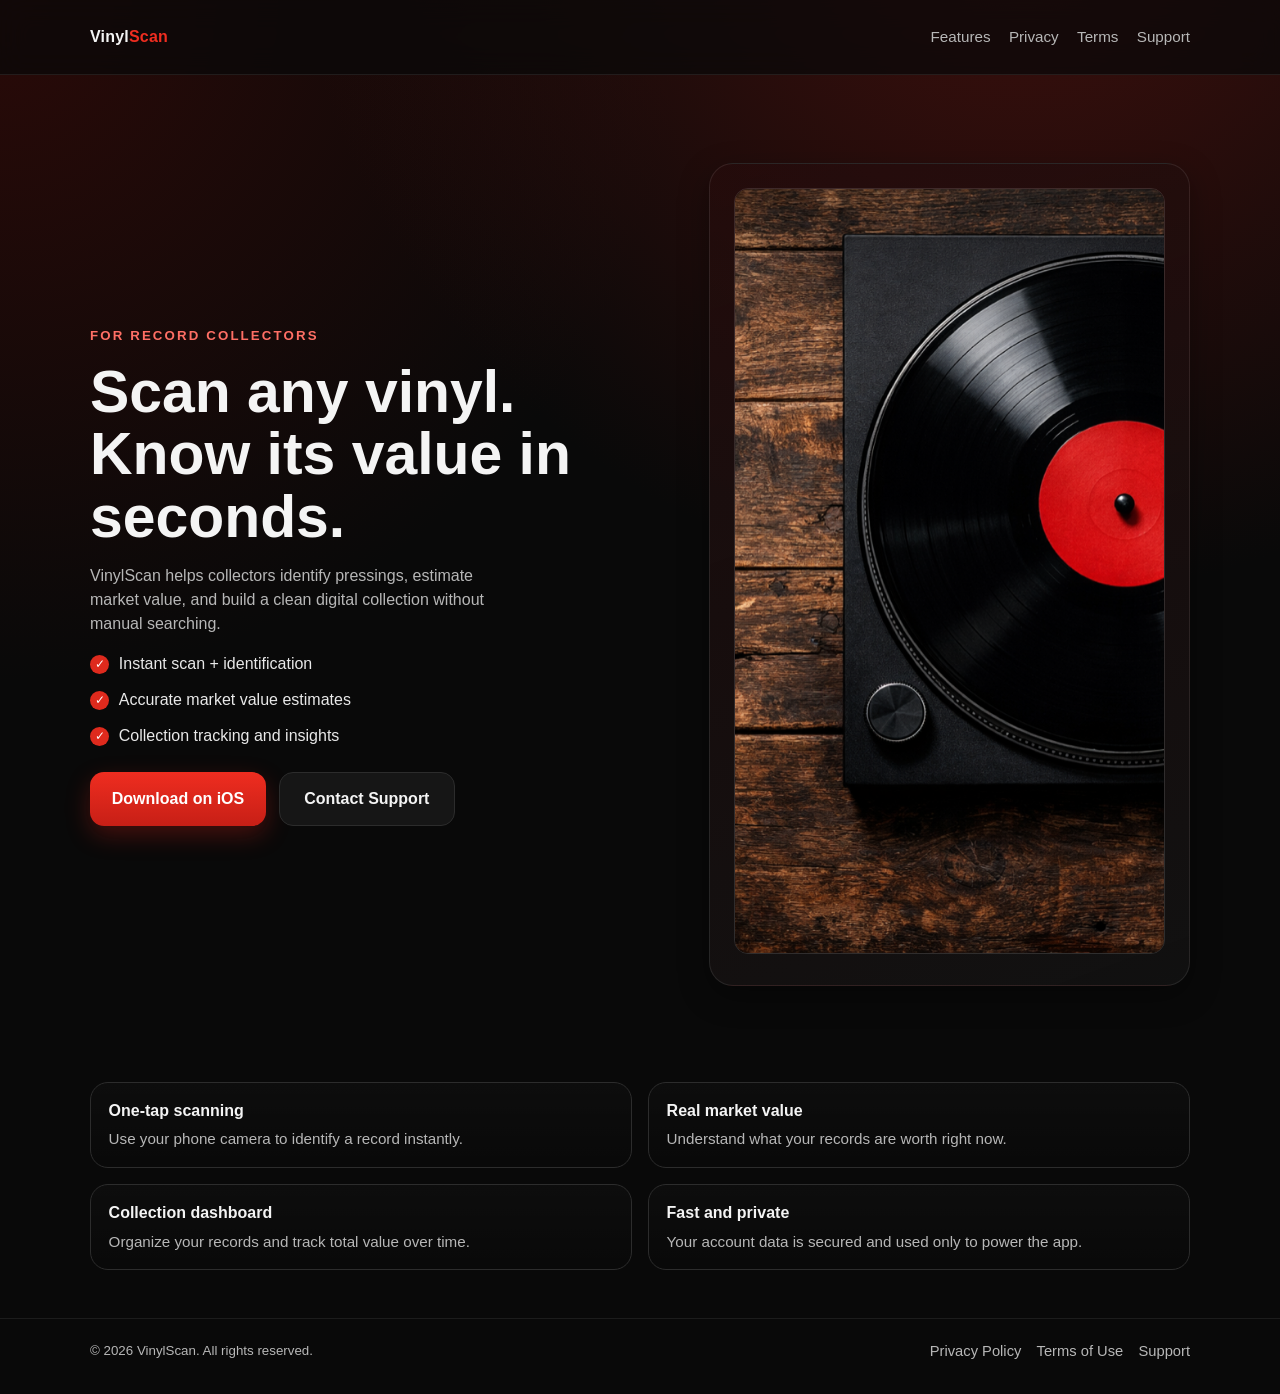
==== index.html @ 15a9040d "Convert repo to website-only marketing site" ====
<!doctype html>
<html lang="en-GB">
  <head>
    <meta charset="UTF-8" />
    <meta name="viewport" content="width=device-width, initial-scale=1" />
    <title>VinylScan | Instantly identify and value any record</title>
    <meta
      name="description"
      content="Scan vinyl records in seconds, identify pressings, and track collection value with VinylScan."
    />
    <link rel="stylesheet" href="/styles.css" />
  </head>
  <body>
    <header class="site-header">
      <div class="container">
        <a class="brand" href="/">Vinyl<span>Scan</span></a>
        <nav class="nav" aria-label="Primary">
          <a href="#features">Features</a>
          <a href="/privacy.html">Privacy</a>
          <a href="/terms.html">Terms</a>
          <a href="/support.html">Support</a>
        </nav>
      </div>
    </header>

    <main>
      <section class="hero">
        <div class="container hero-wrap">
          <div>
            <span class="kicker">For record collectors</span>
            <h1>Scan any vinyl. Know its value in seconds.</h1>
            <p>
              VinylScan helps collectors identify pressings, estimate market value, and build a clean digital collection without manual searching.
            </p>
            <ul class="checklist">
              <li><span class="check">✓</span> Instant scan + identification</li>
              <li><span class="check">✓</span> Accurate market value estimates</li>
              <li><span class="check">✓</span> Collection tracking and insights</li>
            </ul>
            <div class="cta-row">
              <a class="btn btn-primary" href="https://apps.apple.com" target="_blank" rel="noreferrer">Download on iOS</a>
              <a class="btn btn-secondary" href="mailto:support@vinylscanapp.com">Contact Support</a>
            </div>
          </div>
          <aside class="hero-card">
            <img class="mock" src="app-preview.png" alt="VinylScan app preview" />
          </aside>
        </div>
      </section>

      <section class="section" id="features">
        <div class="container">
          <div class="grid-points">
            <article class="point">
              <h3>One-tap scanning</h3>
              <p>Use your phone camera to identify a record instantly.</p>
            </article>
            <article class="point">
              <h3>Real market value</h3>
              <p>Understand what your records are worth right now.</p>
            </article>
            <article class="point">
              <h3>Collection dashboard</h3>
              <p>Organize your records and track total value over time.</p>
            </article>
            <article class="point">
              <h3>Fast and private</h3>
              <p>Your account data is secured and used only to power the app.</p>
            </article>
          </div>
        </div>
      </section>
    </main>

    <footer class="site-footer">
      <div class="container">
        <small>© <span id="year"></span> VinylScan. All rights reserved.</small>
        <div class="footer-links">
          <a href="/privacy.html">Privacy Policy</a>
          <a href="/terms.html">Terms of Use</a>
          <a href="/support.html">Support</a>
        </div>
      </div>
    </footer>

    <script>
      document.getElementById("year").textContent = new Date().getFullYear();
    </script>
  </body>
</html>
---- styles.css ----
:root {
  --bg: #090909;
  --bg-soft: #121212;
  --panel: #161616;
  --panel-2: #1d1d1d;
  --text: #f4f4f4;
  --muted: #b7b7b7;
  --accent: #c71f16;
  --accent-strong: #ef2d20;
  --line: #2c2c2c;
  --ok: #de2a1d;
  --radius: 18px;
  --shadow: 0 10px 30px rgba(0, 0, 0, 0.35);
}

* {
  box-sizing: border-box;
}

html,
body {
  margin: 0;
  padding: 0;
}

body {
  background: radial-gradient(circle at 80% -10%, #42100d 0%, transparent 40%),
    radial-gradient(circle at 0% 0%, #2a0a08 0%, transparent 36%),
    var(--bg);
  color: var(--text);
  font-family: "Avenir Next", "Segoe UI", -apple-system, BlinkMacSystemFont, "Helvetica Neue", sans-serif;
  line-height: 1.5;
}

a {
  color: inherit;
  text-decoration: none;
}

.container {
  width: min(1100px, calc(100% - 2.5rem));
  margin: 0 auto;
}

.site-header {
  position: sticky;
  top: 0;
  z-index: 10;
  backdrop-filter: blur(14px);
  background: rgba(9, 9, 9, 0.72);
  border-bottom: 1px solid rgba(255, 255, 255, 0.08);
}

.site-header .container {
  display: flex;
  justify-content: space-between;
  align-items: center;
  min-height: 74px;
}

.brand {
  font-weight: 700;
  letter-spacing: 0.2px;
}

.brand span {
  color: var(--accent-strong);
}

.nav {
  display: flex;
  gap: 1.15rem;
  font-size: 0.95rem;
  color: var(--muted);
}

.nav a:hover,
.nav a:focus-visible {
  color: var(--text);
}

.hero {
  padding: 5.5rem 0 3rem;
}

.hero-wrap {
  display: grid;
  gap: 2rem;
  grid-template-columns: 1.1fr 0.9fr;
  align-items: center;
}

.hero h1 {
  font-size: clamp(2rem, 4.6vw, 3.9rem);
  line-height: 1.06;
  margin: 0 0 1rem;
}

.hero p {
  color: var(--muted);
  max-width: 48ch;
  margin: 0;
}

.kicker {
  display: inline-block;
  margin-bottom: 0.95rem;
  color: #ff6f65;
  font-size: 0.83rem;
  text-transform: uppercase;
  letter-spacing: 0.16em;
  font-weight: 700;
}

.hero-card {
  background: linear-gradient(160deg, rgba(38, 12, 12, 0.7), rgba(18, 18, 18, 0.9));
  border: 1px solid rgba(255, 255, 255, 0.09);
  border-radius: 24px;
  padding: 1.5rem;
  box-shadow: var(--shadow);
}

.hero-card .mock {
  width: 100%;
  border-radius: 14px;
  aspect-ratio: 9 / 16;
  object-fit: cover;
  border: 1px solid rgba(255, 255, 255, 0.12);
}

.section {
  padding: 3rem 0;
}

.grid-points {
  display: grid;
  grid-template-columns: repeat(2, minmax(0, 1fr));
  gap: 1rem;
}

.point {
  background: linear-gradient(180deg, rgba(255, 255, 255, 0.015), rgba(255, 255, 255, 0));
  border: 1px solid var(--line);
  border-radius: var(--radius);
  padding: 1rem 1.1rem;
}

.point h3 {
  font-size: 1rem;
  margin: 0 0 0.35rem;
}

.point p {
  font-size: 0.95rem;
  margin: 0;
  color: var(--muted);
}

.checklist {
  list-style: none;
  padding: 0;
  margin: 1rem 0 0;
  display: grid;
  gap: 0.75rem;
}

.checklist li {
  display: flex;
  align-items: center;
  gap: 0.6rem;
  color: #e9e9e9;
}

.check {
  width: 1.2rem;
  height: 1.2rem;
  display: inline-flex;
  align-items: center;
  justify-content: center;
  border-radius: 999px;
  background: var(--ok);
  color: white;
  font-size: 0.75rem;
}

.cta-row {
  display: flex;
  gap: 0.8rem;
  margin-top: 1.5rem;
  flex-wrap: wrap;
}

.btn {
  display: inline-flex;
  align-items: center;
  justify-content: center;
  padding: 0.86rem 1.2rem;
  min-width: 176px;
  border-radius: 14px;
  font-weight: 700;
  transition: transform 0.2s ease, box-shadow 0.2s ease;
}

.btn-primary {
  background: linear-gradient(180deg, var(--accent-strong), var(--accent));
  color: #fff;
  box-shadow: 0 9px 24px rgba(199, 31, 22, 0.32);
}

.btn-secondary {
  border: 1px solid var(--line);
  background: var(--panel);
  color: var(--text);
}

.btn:hover,
.btn:focus-visible {
  transform: translateY(-1px);
}

.legal-hero {
  padding: 3.8rem 0 1.2rem;
}

.legal {
  padding: 1.5rem 0 4rem;
}

.legal article {
  background: var(--panel);
  border: 1px solid var(--line);
  border-radius: 18px;
  padding: clamp(1.15rem, 2.4vw, 2rem);
}

.legal h1 {
  margin-top: 0;
  margin-bottom: 0.45rem;
  font-size: clamp(1.6rem, 2.4vw, 2.1rem);
}

.legal h2 {
  margin-top: 1.8rem;
  margin-bottom: 0.5rem;
  font-size: 1.12rem;
}

.legal p,
.legal li {
  color: #dedede;
}

.legal .date {
  color: var(--muted);
}

.site-footer {
  border-top: 1px solid rgba(255, 255, 255, 0.08);
  padding: 1.3rem 0 2rem;
  color: var(--muted);
}

.site-footer .container {
  display: flex;
  gap: 1rem;
  flex-wrap: wrap;
  justify-content: space-between;
  align-items: center;
}

.footer-links {
  display: flex;
  gap: 0.95rem;
  font-size: 0.92rem;
}

.footer-links a:hover,
.footer-links a:focus-visible {
  color: #fff;
}

@media (max-width: 900px) {
  .hero {
    padding-top: 3.8rem;
  }

  .hero-wrap,
  .grid-points {
    grid-template-columns: 1fr;
  }

  .nav {
    font-size: 0.88rem;
    gap: 0.75rem;
  }

  .site-header .container {
    min-height: 68px;
  }
}
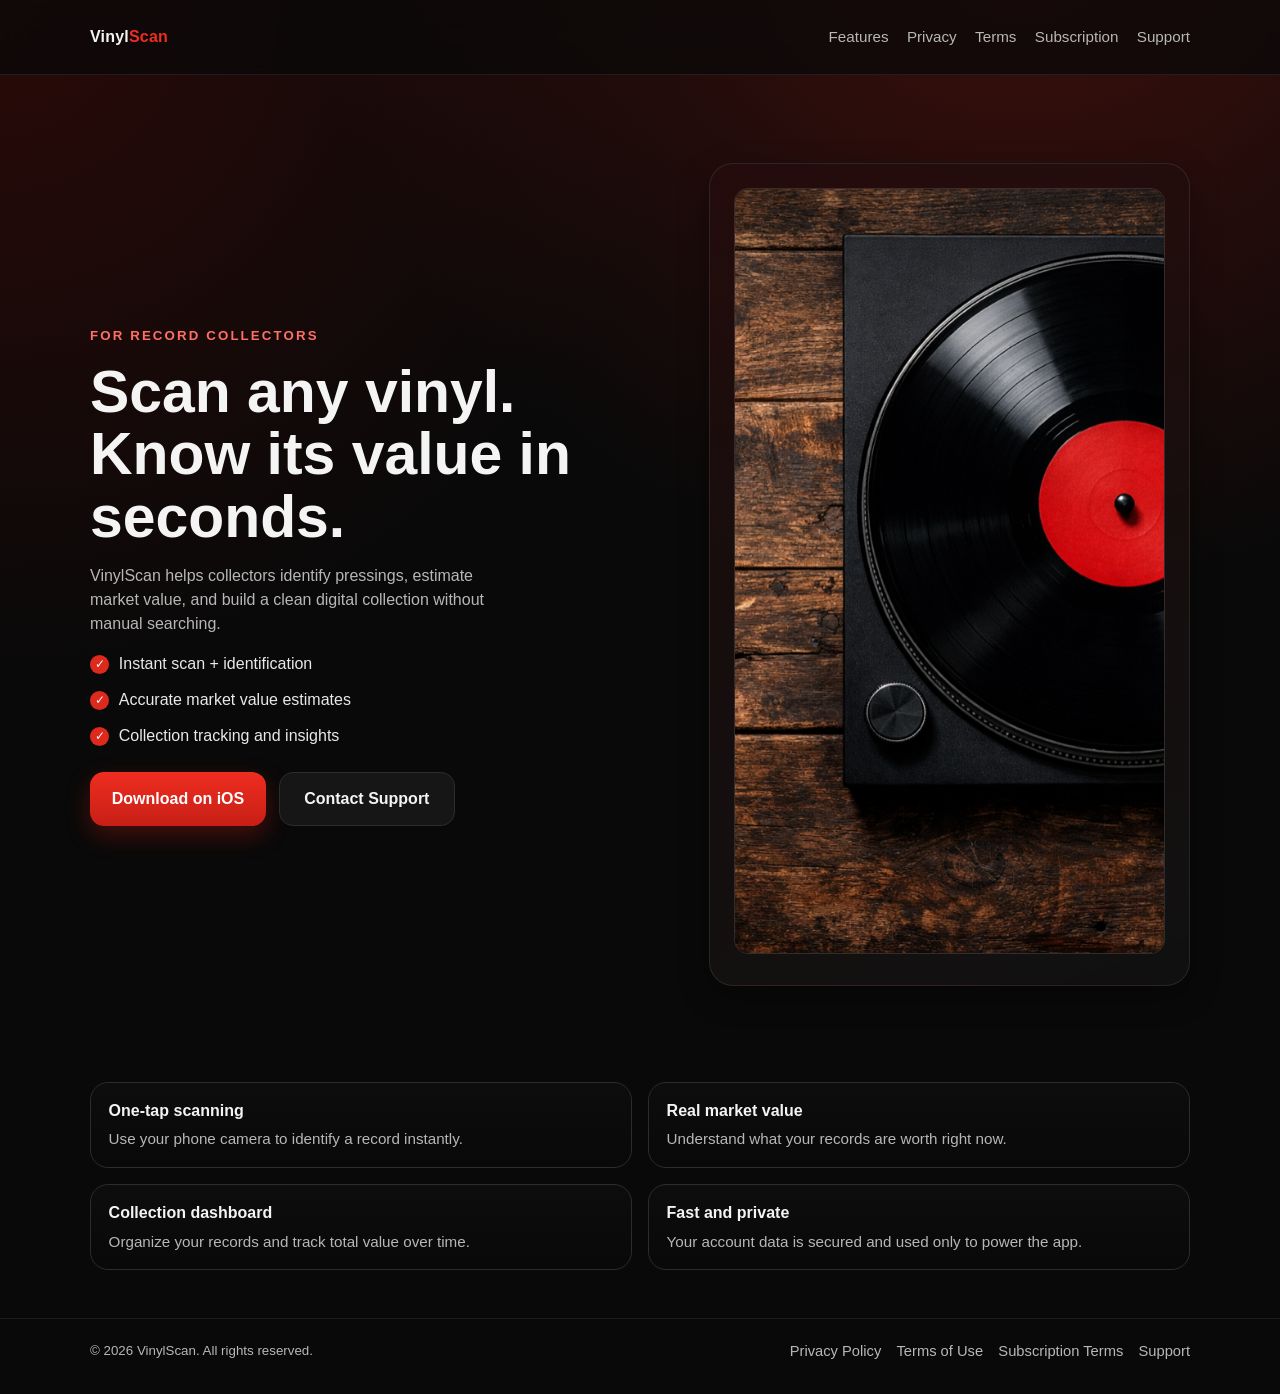
==== commit 96fdbbcf: "Add subscription terms page and site-wide legal links" ====
--- a/index.html
+++ b/index.html
@@ -18,6 +18,7 @@
           <a href="#features">Features</a>
           <a href="/privacy.html">Privacy</a>
           <a href="/terms.html">Terms</a>
+          <a href="/subscription-terms.html">Subscription</a>
           <a href="/support.html">Support</a>
         </nav>
       </div>
@@ -78,6 +79,7 @@
         <div class="footer-links">
           <a href="/privacy.html">Privacy Policy</a>
           <a href="/terms.html">Terms of Use</a>
+          <a href="/subscription-terms.html">Subscription Terms</a>
           <a href="/support.html">Support</a>
         </div>
       </div>
--- a/styles.css
+++ b/styles.css
@@ -219,7 +219,8 @@
 }
 
 .legal-hero {
-  padding: 3.8rem 0 1.2rem;
+  padding: 3.8rem 0 1.4rem;
+  position: relative;
 }
 
 .legal {
@@ -227,31 +228,81 @@
 }
 
 .legal article {
-  background: var(--panel);
-  border: 1px solid var(--line);
-  border-radius: 18px;
-  padding: clamp(1.15rem, 2.4vw, 2rem);
+  background: linear-gradient(180deg, rgba(255, 255, 255, 0.025), rgba(255, 255, 255, 0));
+  border: 1px solid rgba(255, 255, 255, 0.12);
+  border-radius: 22px;
+  padding: clamp(1.3rem, 2.6vw, 2.2rem);
+  box-shadow: var(--shadow);
+  position: relative;
+  overflow: hidden;
+}
+
+.legal article::before {
+  content: "";
+  position: absolute;
+  inset: 0 auto auto 0;
+  width: 100%;
+  height: 3px;
+  background: linear-gradient(90deg, var(--accent-strong), rgba(239, 45, 32, 0));
 }
 
 .legal h1 {
   margin-top: 0;
-  margin-bottom: 0.45rem;
-  font-size: clamp(1.6rem, 2.4vw, 2.1rem);
+  margin-bottom: 0.55rem;
+  font-size: clamp(1.85rem, 2.9vw, 2.5rem);
+  line-height: 1.1;
 }
 
 .legal h2 {
-  margin-top: 1.8rem;
-  margin-bottom: 0.5rem;
-  font-size: 1.12rem;
+  margin-top: 1.6rem;
+  margin-bottom: 0.6rem;
+  font-size: 1.05rem;
+  letter-spacing: 0.01em;
+  border-top: 1px solid rgba(255, 255, 255, 0.08);
+  padding-top: 1.05rem;
+  color: #ffffff;
 }
 
 .legal p,
 .legal li {
-  color: #dedede;
+  color: #dddddd;
+  font-size: 0.98rem;
+  line-height: 1.65;
 }
 
 .legal .date {
   color: var(--muted);
+  margin: 0;
+}
+
+.legal article ul {
+  margin: 0.4rem 0 0.2rem 0;
+  padding-left: 1.2rem;
+}
+
+.legal article li {
+  margin-bottom: 0.42rem;
+}
+
+.legal article strong {
+  color: #f3f3f3;
+}
+
+.legal article a {
+  color: #ff8f86;
+  text-decoration: underline;
+  text-decoration-color: rgba(255, 143, 134, 0.45);
+  text-underline-offset: 3px;
+}
+
+.legal article a:hover,
+.legal article a:focus-visible {
+  color: #ffb3ad;
+  text-decoration-color: rgba(255, 179, 173, 0.8);
+}
+
+.legal-page .site-header {
+  background: rgba(8, 8, 8, 0.82);
 }
 
 .site-footer {
@@ -297,4 +348,8 @@
   .site-header .container {
     min-height: 68px;
   }
-}
+
+  .legal h2 {
+    padding-top: 0.8rem;
+  }
+}
